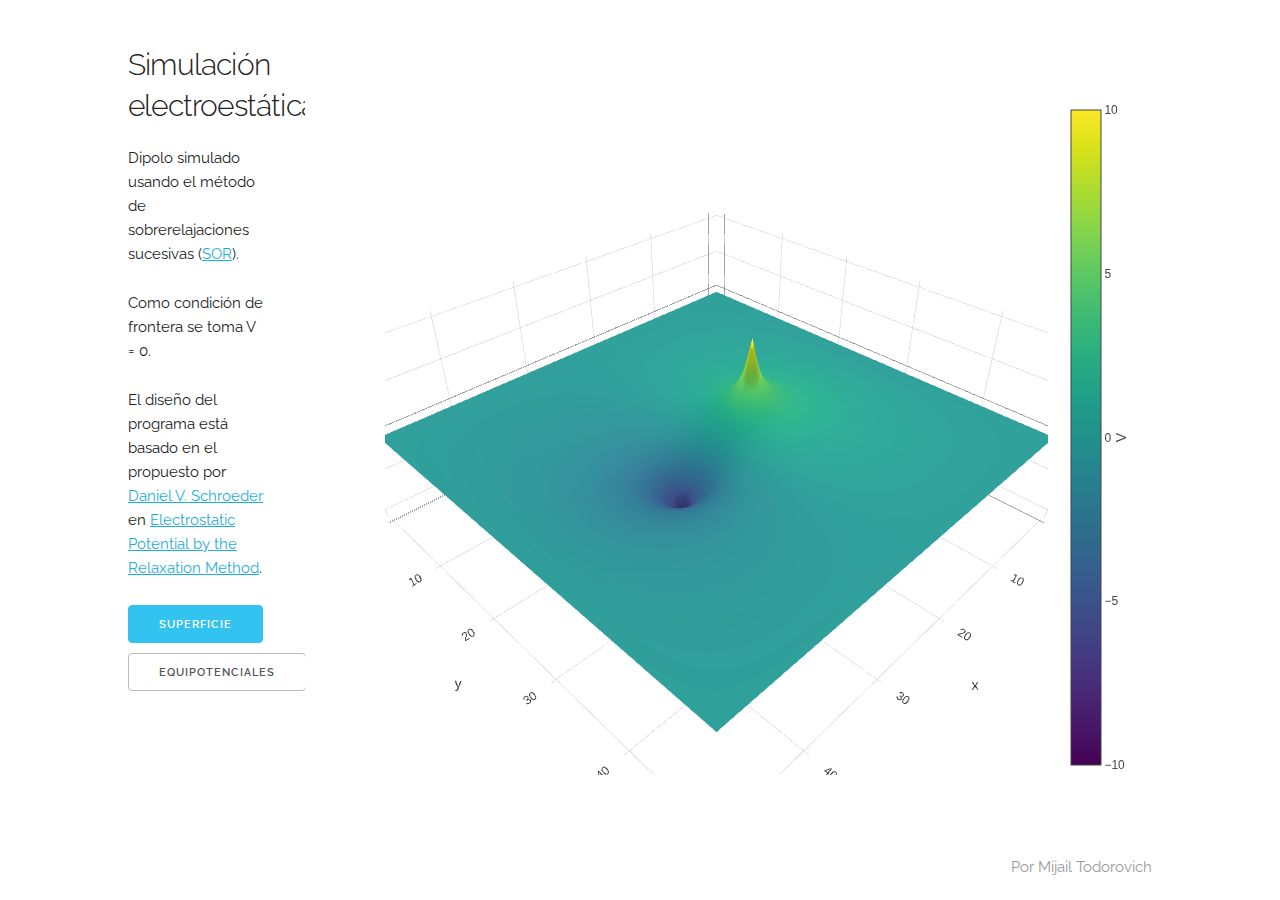
==== index.html @ 91d2d6e6 "Added plotting, simple test page." ====
<!DOCTYPE html>
<html lang="en">
<head>

  <!-- Basic Page Needs
  –––––––––––––––––––––––––––––––––––––––––––––––––– -->
  <meta charset="utf-8">
  <title>Electrostatics prototype</title>
  <meta name="author" content="Mijail Todorovich">

  <!-- Mobile Specific Metas
  –––––––––––––––––––––––––––––––––––––––––––––––––– -->
  <meta name="viewport" content="width=device-width, initial-scale=1">

  <!-- FONT
  –––––––––––––––––––––––––––––––––––––––––––––––––– -->
  <link href="//fonts.googleapis.com/css?family=Raleway:400,300,600" rel="stylesheet" type="text/css">

  <!-- CSS
  –––––––––––––––––––––––––––––––––––––––––––––––––– -->
  <link rel="stylesheet" href="css/normalize.css">
  <link rel="stylesheet" href="css/skeleton.css">
  <link rel="stylesheet" href="css/main.css">

  <!-- Favicon
  –––––––––––––––––––––––––––––––––––––––––––––––––– -->
  <link rel="icon" type="image/png" href="images/favicon.png">

</head>
<body>

  <script type="text/javascript" src="code/plotly.min.js"></script>
  <script type="text/javascript" src="code/main.js"></script>
  <script type="text/javascript" src="code/electrostatics_wasm.js"></script>
  <script type="text/javascript" src="code/electrostatics_bridge.js"></script>

  <!-- Primary Page Layout
  –––––––––––––––––––––––––––––––––––––––––––––––––– -->
  <div class="container">
    <div class="row" id="mainRow">
      <div class="two columns" id="description">
        <h4>Simulación electroestática</h4>
        <p> Dipolo simulado usando el método de sobrerelajaciones sucesivas (<a href="https://en.wikipedia.org/wiki/Successive_over-relaxation">SOR</a>). </p>
        <p> Como condición de frontera se toma V = 0. </p>
        <p> El diseño del programa está basado en el propuesto por <a href="https://physics.weber.edu/schroeder/javacourse/">Daniel V. Schroeder</a>
            en <a href="(https://physics.weber.edu/schroeder/javacourse/relaxation.pdf">Electrostatic Potential by the Relaxation Method</a>. </p>
        <button class="button-primary" id="surface">Superficie</button>
        <button class="" id="contour">Equipotenciales</button>
      </div>
      <div class="ten columns" id="plotPane"></div>
      <div class="twelve columns" id="footer">
        <span class="u-pull-right">Por Mijail Todorovich</span>
      </div>
    </div>
  </div>

<!-- End Document
  –––––––––––––––––––––––––––––––––––––––––––––––––– -->
</body>
</html>
---- css/skeleton.css ----
/*
* Skeleton V2.0.4
* Copyright 2014, Dave Gamache
* www.getskeleton.com
* Free to use under the MIT license.
* http://www.opensource.org/licenses/mit-license.php
* 12/29/2014
*/


/* Table of contents
––––––––––––––––––––––––––––––––––––––––––––––––––
- Grid
- Base Styles
- Typography
- Links
- Buttons
- Forms
- Lists
- Code
- Tables
- Spacing
- Utilities
- Clearing
- Media Queries
*/


/* Grid
–––––––––––––––––––––––––––––––––––––––––––––––––– */
.container {
  position: relative;
  width: 100%;
  max-width: 960px;
  margin: 0 auto;
  padding: 0 20px;
  box-sizing: border-box; }
.column,
.columns {
  width: 100%;
  float: left;
  box-sizing: border-box; }

/* For devices larger than 400px */
@media (min-width: 400px) {
  .container {
    width: 85%;
    padding: 0; }
}

/* For devices larger than 550px */
@media (min-width: 550px) {
  .container {
    width: 80%; }
  .column,
  .columns {
    margin-left: 4%; }
  .column:first-child,
  .columns:first-child {
    margin-left: 0; }

  .one.column,
  .one.columns                    { width: 4.66666666667%; }
  .two.columns                    { width: 13.3333333333%; }
  .three.columns                  { width: 22%;            }
  .four.columns                   { width: 30.6666666667%; }
  .five.columns                   { width: 39.3333333333%; }
  .six.columns                    { width: 48%;            }
  .seven.columns                  { width: 56.6666666667%; }
  .eight.columns                  { width: 65.3333333333%; }
  .nine.columns                   { width: 74.0%;          }
  .ten.columns                    { width: 82.6666666667%; }
  .eleven.columns                 { width: 91.3333333333%; }
  .twelve.columns                 { width: 100%; margin-left: 0; }

  .one-third.column               { width: 30.6666666667%; }
  .two-thirds.column              { width: 65.3333333333%; }

  .one-half.column                { width: 48%; }

  /* Offsets */
  .offset-by-one.column,
  .offset-by-one.columns          { margin-left: 8.66666666667%; }
  .offset-by-two.column,
  .offset-by-two.columns          { margin-left: 17.3333333333%; }
  .offset-by-three.column,
  .offset-by-three.columns        { margin-left: 26%;            }
  .offset-by-four.column,
  .offset-by-four.columns         { margin-left: 34.6666666667%; }
  .offset-by-five.column,
  .offset-by-five.columns         { margin-left: 43.3333333333%; }
  .offset-by-six.column,
  .offset-by-six.columns          { margin-left: 52%;            }
  .offset-by-seven.column,
  .offset-by-seven.columns        { margin-left: 60.6666666667%; }
  .offset-by-eight.column,
  .offset-by-eight.columns        { margin-left: 69.3333333333%; }
  .offset-by-nine.column,
  .offset-by-nine.columns         { margin-left: 78.0%;          }
  .offset-by-ten.column,
  .offset-by-ten.columns          { margin-left: 86.6666666667%; }
  .offset-by-eleven.column,
  .offset-by-eleven.columns       { margin-left: 95.3333333333%; }

  .offset-by-one-third.column,
  .offset-by-one-third.columns    { margin-left: 34.6666666667%; }
  .offset-by-two-thirds.column,
  .offset-by-two-thirds.columns   { margin-left: 69.3333333333%; }

  .offset-by-one-half.column,
  .offset-by-one-half.columns     { margin-left: 52%; }

}


/* Base Styles
–––––––––––––––––––––––––––––––––––––––––––––––––– */
/* NOTE
html is set to 62.5% so that all the REM measurements throughout Skeleton
are based on 10px sizing. So basically 1.5rem = 15px :) */
html {
  font-size: 62.5%; }
body {
  font-size: 1.5em; /* currently ems cause chrome bug misinterpreting rems on body element */
  line-height: 1.6;
  font-weight: 400;
  font-family: "Raleway", "HelveticaNeue", "Helvetica Neue", Helvetica, Arial, sans-serif;
  color: #222; }


/* Typography
–––––––––––––––––––––––––––––––––––––––––––––––––– */
h1, h2, h3, h4, h5, h6 {
  margin-top: 0;
  margin-bottom: 2rem;
  font-weight: 300; }
h1 { font-size: 4.0rem; line-height: 1.2;  letter-spacing: -.1rem;}
h2 { font-size: 3.6rem; line-height: 1.25; letter-spacing: -.1rem; }
h3 { font-size: 3.0rem; line-height: 1.3;  letter-spacing: -.1rem; }
h4 { font-size: 2.4rem; line-height: 1.35; letter-spacing: -.08rem; }
h5 { font-size: 1.8rem; line-height: 1.5;  letter-spacing: -.05rem; }
h6 { font-size: 1.5rem; line-height: 1.6;  letter-spacing: 0; }

/* Larger than phablet */
@media (min-width: 550px) {
  h1 { font-size: 5.0rem; }
  h2 { font-size: 4.2rem; }
  h3 { font-size: 3.6rem; }
  h4 { font-size: 3.0rem; }
  h5 { font-size: 2.4rem; }
  h6 { font-size: 1.5rem; }
}

p {
  margin-top: 0; }


/* Links
–––––––––––––––––––––––––––––––––––––––––––––––––– */
a {
  color: #1EAEDB; }
a:hover {
  color: #0FA0CE; }


/* Buttons
–––––––––––––––––––––––––––––––––––––––––––––––––– */
.button,
button,
input[type="submit"],
input[type="reset"],
input[type="button"] {
  display: inline-block;
  height: 38px;
  padding: 0 30px;
  color: #555;
  text-align: center;
  font-size: 11px;
  font-weight: 600;
  line-height: 38px;
  letter-spacing: .1rem;
  text-transform: uppercase;
  text-decoration: none;
  white-space: nowrap;
  background-color: transparent;
  border-radius: 4px;
  border: 1px solid #bbb;
  cursor: pointer;
  box-sizing: border-box; }
.button:hover,
button:hover,
input[type="submit"]:hover,
input[type="reset"]:hover,
input[type="button"]:hover,
.button:focus,
button:focus,
input[type="submit"]:focus,
input[type="reset"]:focus,
input[type="button"]:focus {
  color: #333;
  border-color: #888;
  outline: 0; }
.button.button-primary,
button.button-primary,
input[type="submit"].button-primary,
input[type="reset"].button-primary,
input[type="button"].button-primary {
  color: #FFF;
  background-color: #33C3F0;
  border-color: #33C3F0; }
.button.button-primary:hover,
button.button-primary:hover,
input[type="submit"].button-primary:hover,
input[type="reset"].button-primary:hover,
input[type="button"].button-primary:hover,
.button.button-primary:focus,
button.button-primary:focus,
input[type="submit"].button-primary:focus,
input[type="reset"].button-primary:focus,
input[type="button"].button-primary:focus {
  color: #FFF;
  background-color: #1EAEDB;
  border-color: #1EAEDB; }


/* Forms
–––––––––––––––––––––––––––––––––––––––––––––––––– */
input[type="email"],
input[type="number"],
input[type="search"],
input[type="text"],
input[type="tel"],
input[type="url"],
input[type="password"],
textarea,
select {
  height: 38px;
  padding: 6px 10px; /* The 6px vertically centers text on FF, ignored by Webkit */
  background-color: #fff;
  border: 1px solid #D1D1D1;
  border-radius: 4px;
  box-shadow: none;
  box-sizing: border-box; }
/* Removes awkward default styles on some inputs for iOS */
input[type="email"],
input[type="number"],
input[type="search"],
input[type="text"],
input[type="tel"],
input[type="url"],
input[type="password"],
textarea {
  -webkit-appearance: none;
     -moz-appearance: none;
          appearance: none; }
textarea {
  min-height: 65px;
  padding-top: 6px;
  padding-bottom: 6px; }
input[type="email"]:focus,
input[type="number"]:focus,
input[type="search"]:focus,
input[type="text"]:focus,
input[type="tel"]:focus,
input[type="url"]:focus,
input[type="password"]:focus,
textarea:focus,
select:focus {
  border: 1px solid #33C3F0;
  outline: 0; }
label,
legend {
  display: block;
  margin-bottom: .5rem;
  font-weight: 600; }
fieldset {
  padding: 0;
  border-width: 0; }
input[type="checkbox"],
input[type="radio"] {
  display: inline; }
label > .label-body {
  display: inline-block;
  margin-left: .5rem;
  font-weight: normal; }


/* Lists
–––––––––––––––––––––––––––––––––––––––––––––––––– */
ul {
  list-style: circle inside; }
ol {
  list-style: decimal inside; }
ol, ul {
  padding-left: 0;
  margin-top: 0; }
ul ul,
ul ol,
ol ol,
ol ul {
  margin: 1.5rem 0 1.5rem 3rem;
  font-size: 90%; }
li {
  margin-bottom: 1rem; }


/* Code
–––––––––––––––––––––––––––––––––––––––––––––––––– */
code {
  padding: .2rem .5rem;
  margin: 0 .2rem;
  font-size: 90%;
  white-space: nowrap;
  background: #F1F1F1;
  border: 1px solid #E1E1E1;
  border-radius: 4px; }
pre > code {
  display: block;
  padding: 1rem 1.5rem;
  white-space: pre; }


/* Tables
–––––––––––––––––––––––––––––––––––––––––––––––––– */
th,
td {
  padding: 12px 15px;
  text-align: left;
  border-bottom: 1px solid #E1E1E1; }
th:first-child,
td:first-child {
  padding-left: 0; }
th:last-child,
td:last-child {
  padding-right: 0; }


/* Spacing
–––––––––––––––––––––––––––––––––––––––––––––––––– */
button,
.button {
  margin-bottom: 1rem; }
input,
textarea,
select,
fieldset {
  margin-bottom: 1.5rem; }
pre,
blockquote,
dl,
figure,
table,
p,
ul,
ol,
form {
  margin-bottom: 2.5rem; }


/* Utilities
–––––––––––––––––––––––––––––––––––––––––––––––––– */
.u-full-width {
  width: 100%;
  box-sizing: border-box; }
.u-max-full-width {
  max-width: 100%;
  box-sizing: border-box; }
.u-pull-right {
  float: right; }
.u-pull-left {
  float: left; }


/* Misc
–––––––––––––––––––––––––––––––––––––––––––––––––– */
hr {
  margin-top: 3rem;
  margin-bottom: 3.5rem;
  border-width: 0;
  border-top: 1px solid #E1E1E1; }


/* Clearing
–––––––––––––––––––––––––––––––––––––––––––––––––– */

/* Self Clearing Goodness */
.container:after,
.row:after,
.u-cf {
  content: "";
  display: table;
  clear: both; }


/* Media Queries
–––––––––––––––––––––––––––––––––––––––––––––––––– */
/*
Note: The best way to structure the use of media queries is to create the queries
near the relevant code. For example, if you wanted to change the styles for buttons
on small devices, paste the mobile query code up in the buttons section and style it
there.
*/


/* Larger than mobile */
@media (min-width: 400px) {}

/* Larger than phablet (also point when grid becomes active) */
@media (min-width: 550px) {}

/* Larger than tablet */
@media (min-width: 750px) {}

/* Larger than desktop */
@media (min-width: 1000px) {}

/* Larger than Desktop HD */
@media (min-width: 1200px) {}
---- css/main.css ----
html {
  height: 100%;
}

body {
  height: 100%;
}
.container {
  max-width: 100%;
  height: 100%
}

#plotPane {
  height: 100%;
}

#mainRow {
  height: 95%;
}

#description {
  margin-top: 3em;
}

#footer {
  height: 5%;
  color: #9b9a9a;
}
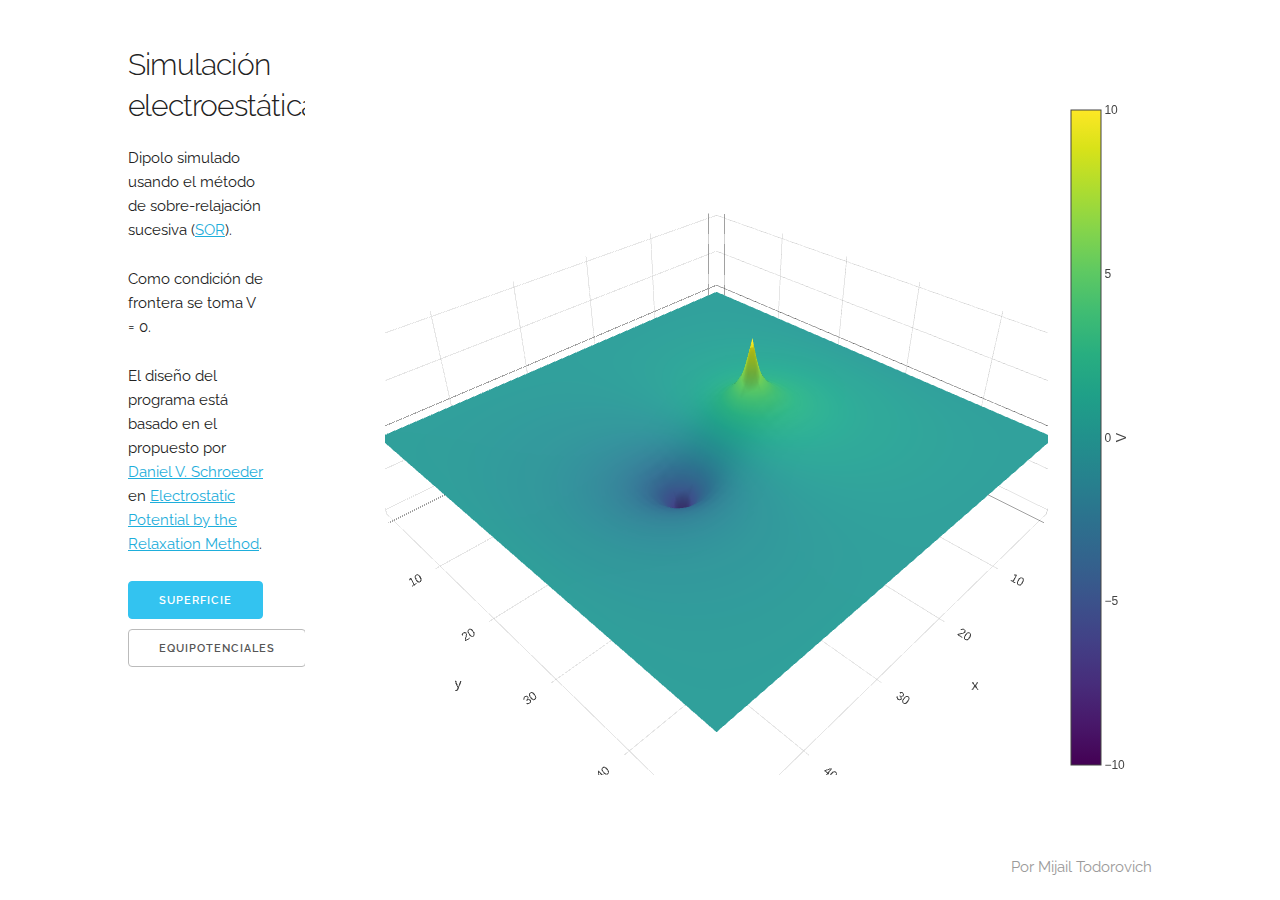
==== commit 2bf7f5c6: "Changed prototype description" ====
--- a/index.html
+++ b/index.html
@@ -40,7 +40,7 @@
     <div class="row" id="mainRow">
       <div class="two columns" id="description">
         <h4>Simulación electroestática</h4>
-        <p> Dipolo simulado usando el método de sobrerelajaciones sucesivas (<a href="https://en.wikipedia.org/wiki/Successive_over-relaxation">SOR</a>). </p>
+        <p> Dipolo simulado usando el método de sobre-relajación sucesiva (<a href="https://en.wikipedia.org/wiki/Successive_over-relaxation">SOR</a>). </p>
         <p> Como condición de frontera se toma V = 0. </p>
         <p> El diseño del programa está basado en el propuesto por <a href="https://physics.weber.edu/schroeder/javacourse/">Daniel V. Schroeder</a>
             en <a href="(https://physics.weber.edu/schroeder/javacourse/relaxation.pdf">Electrostatic Potential by the Relaxation Method</a>. </p>
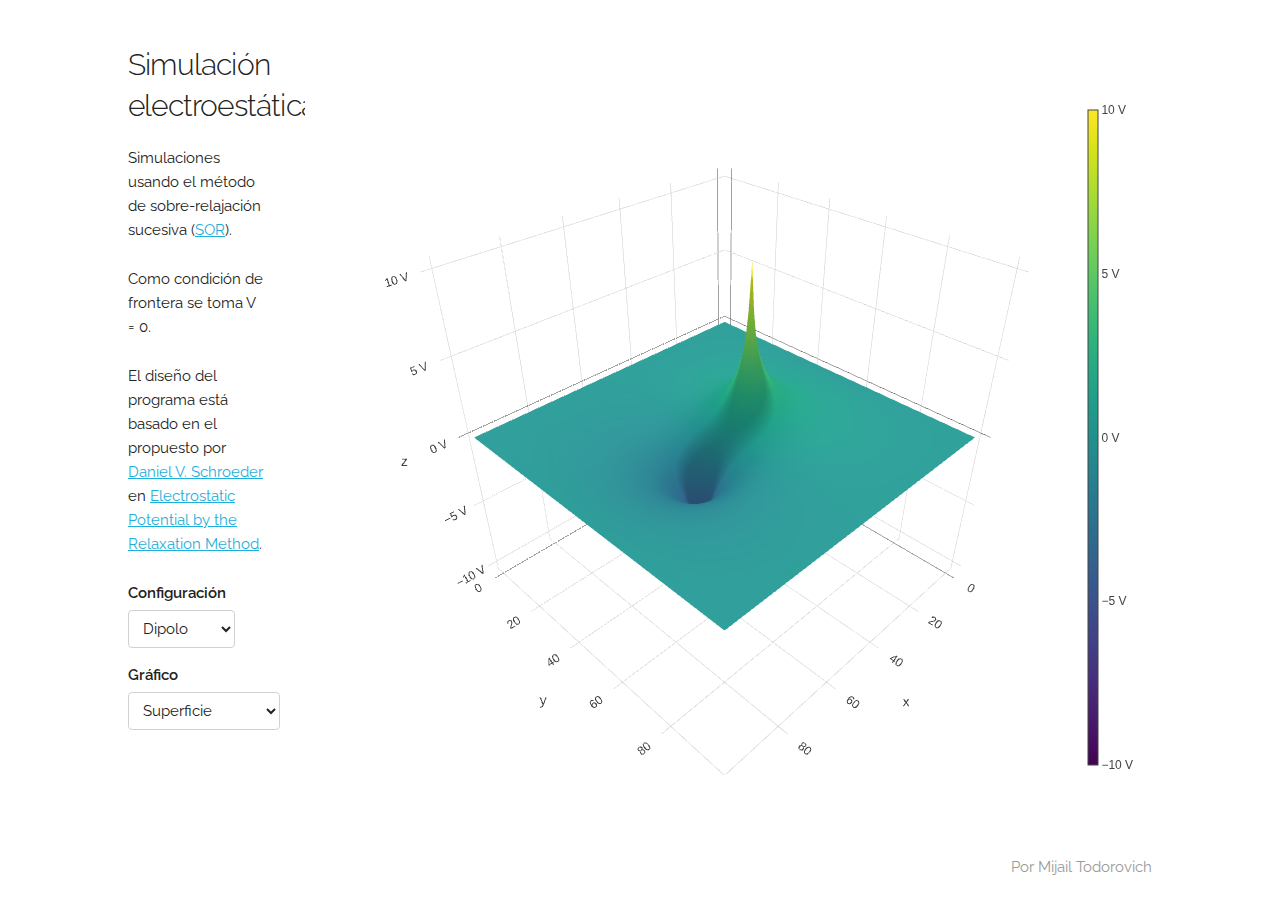
==== commit 9529c4dd: "Added new scenarios." ====
--- a/index.html
+++ b/index.html
@@ -40,12 +40,22 @@
     <div class="row" id="mainRow">
       <div class="two columns" id="description">
         <h4>Simulación electroestática</h4>
-        <p> Dipolo simulado usando el método de sobre-relajación sucesiva (<a href="https://en.wikipedia.org/wiki/Successive_over-relaxation">SOR</a>). </p>
+        <p> Simulaciones usando el método de sobre-relajación sucesiva (<a href="https://en.wikipedia.org/wiki/Successive_over-relaxation">SOR</a>). </p>
         <p> Como condición de frontera se toma V = 0. </p>
         <p> El diseño del programa está basado en el propuesto por <a href="https://physics.weber.edu/schroeder/javacourse/">Daniel V. Schroeder</a>
             en <a href="(https://physics.weber.edu/schroeder/javacourse/relaxation.pdf">Electrostatic Potential by the Relaxation Method</a>. </p>
-        <button class="button-primary" id="surface">Superficie</button>
-        <button class="" id="contour">Equipotenciales</button>
+        <form action="#">
+          <label for="scenarios"> Configuración </label>
+          <select id="scenarios" name="scenarios">
+            <option value="dipole">Dipolo</option>
+            <option value="capacitor">Capacitor</option>
+          </select>
+          <label for="plot_type">Gráfico</label>
+          <select name="plot_type" id="plot_type">
+            <option value="surface">Superficie</option>
+            <option value="contour">Equipotenciales</option>
+          </select>
+        </form>
       </div>
       <div class="ten columns" id="plotPane"></div>
       <div class="twelve columns" id="footer">
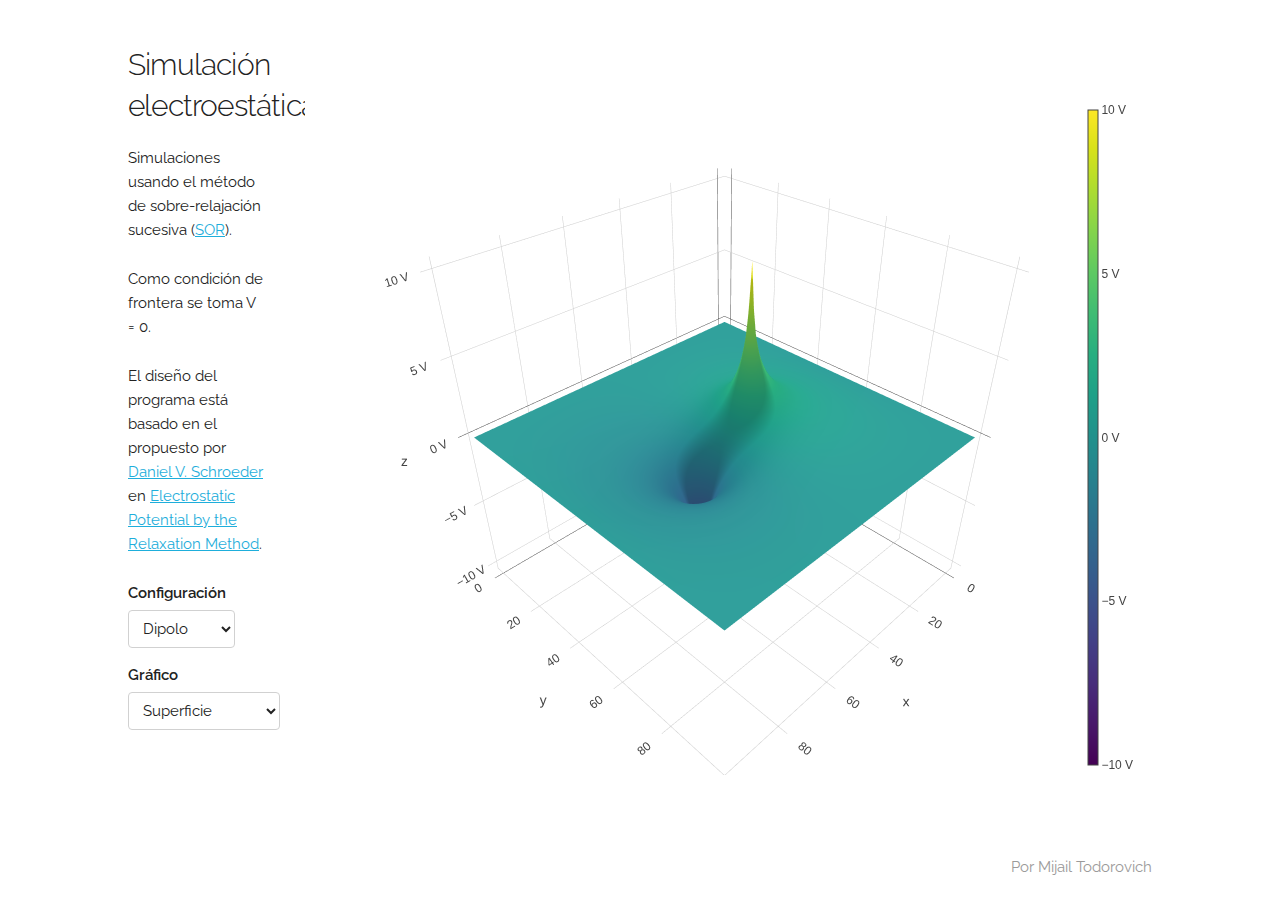
==== commit 8446bf72: "Use latest plotly.js" ====
--- a/index.html
+++ b/index.html
@@ -29,7 +29,8 @@
 </head>
 <body>
 
-  <script type="text/javascript" src="code/plotly.min.js"></script>
+  <script src="https://cdn.plot.ly/plotly-latest.min.js" charset="utf-8"></script>
+  <script type="text/javascript" src="code/CArray.js"></script>
   <script type="text/javascript" src="code/main.js"></script>
   <script type="text/javascript" src="code/electrostatics_wasm.js"></script>
   <script type="text/javascript" src="code/electrostatics_bridge.js"></script>
@@ -43,7 +44,7 @@
         <p> Simulaciones usando el método de sobre-relajación sucesiva (<a href="https://en.wikipedia.org/wiki/Successive_over-relaxation">SOR</a>). </p>
         <p> Como condición de frontera se toma V = 0. </p>
         <p> El diseño del programa está basado en el propuesto por <a href="https://physics.weber.edu/schroeder/javacourse/">Daniel V. Schroeder</a>
-            en <a href="(https://physics.weber.edu/schroeder/javacourse/relaxation.pdf">Electrostatic Potential by the Relaxation Method</a>. </p>
+            en <a href="https://physics.weber.edu/schroeder/javacourse/relaxation.pdf">Electrostatic Potential by the Relaxation Method</a>. </p>
         <form action="#">
           <label for="scenarios"> Configuración </label>
           <select id="scenarios" name="scenarios">
